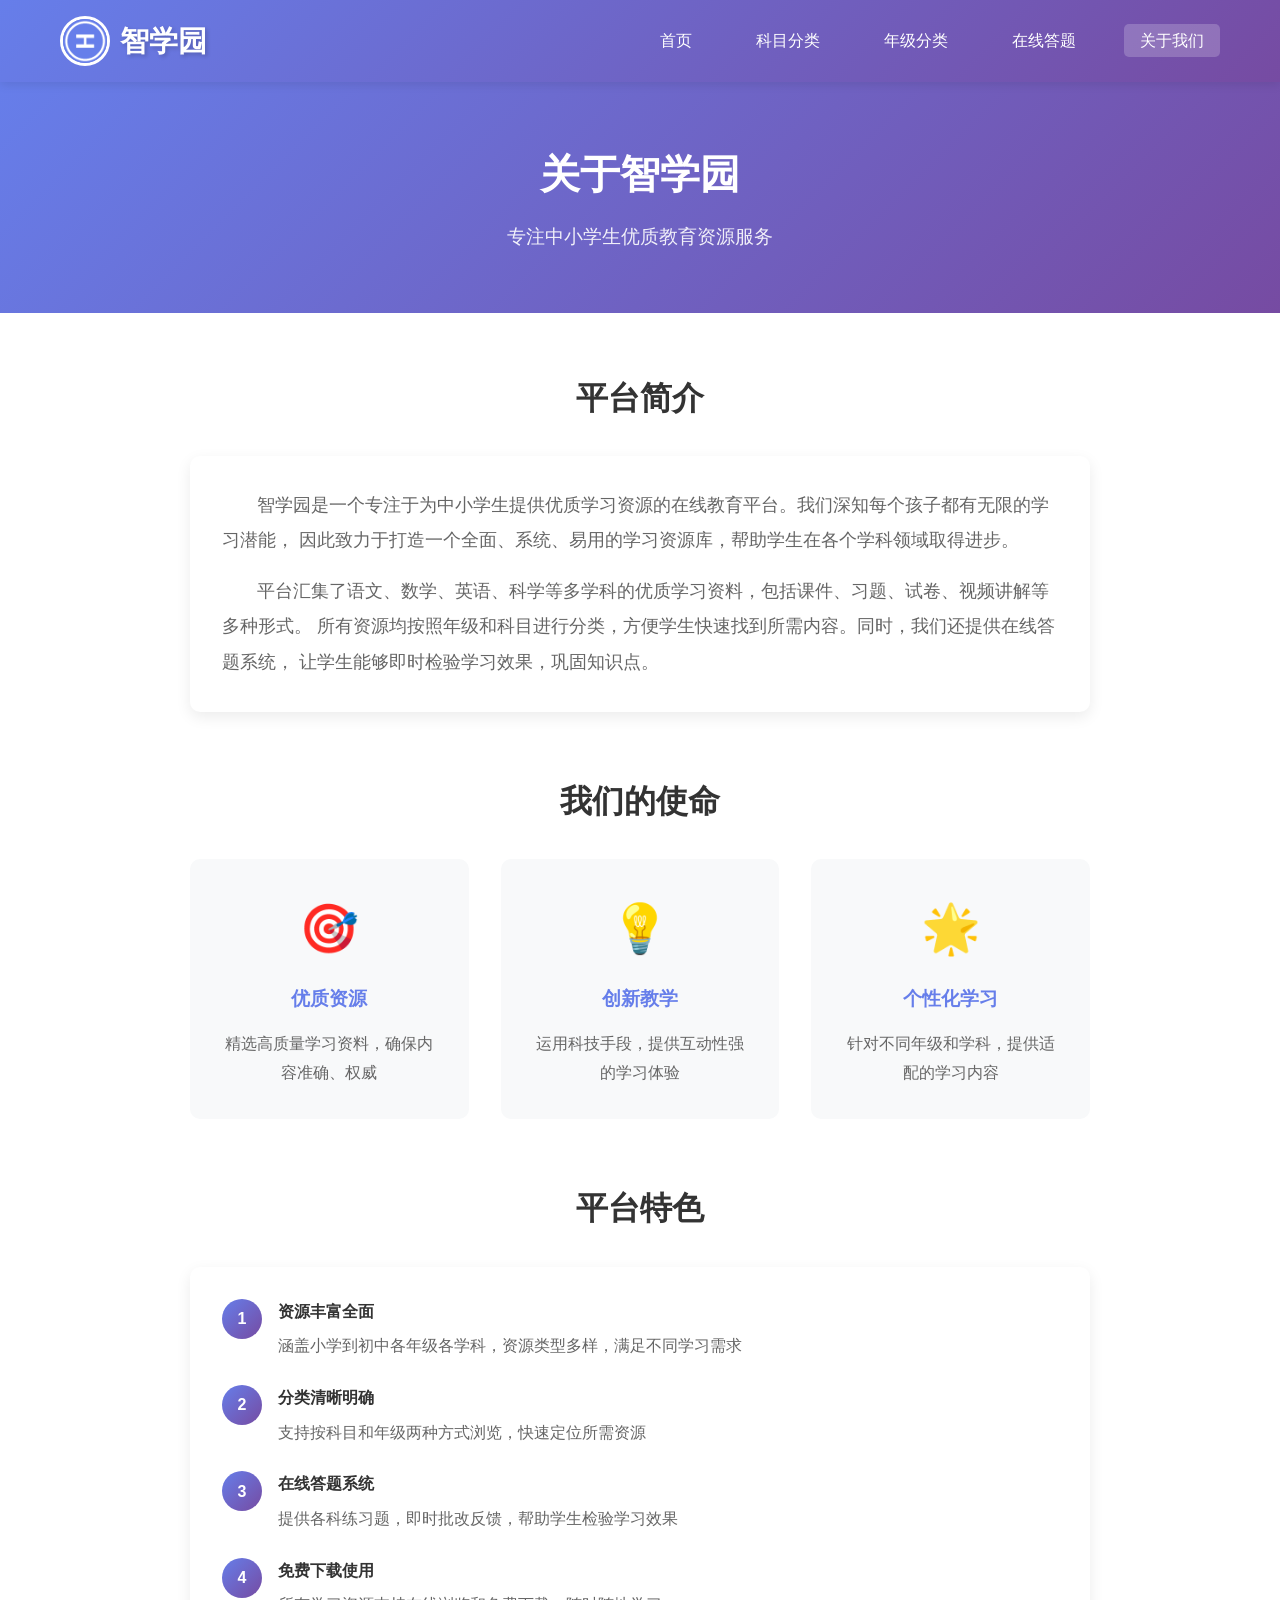
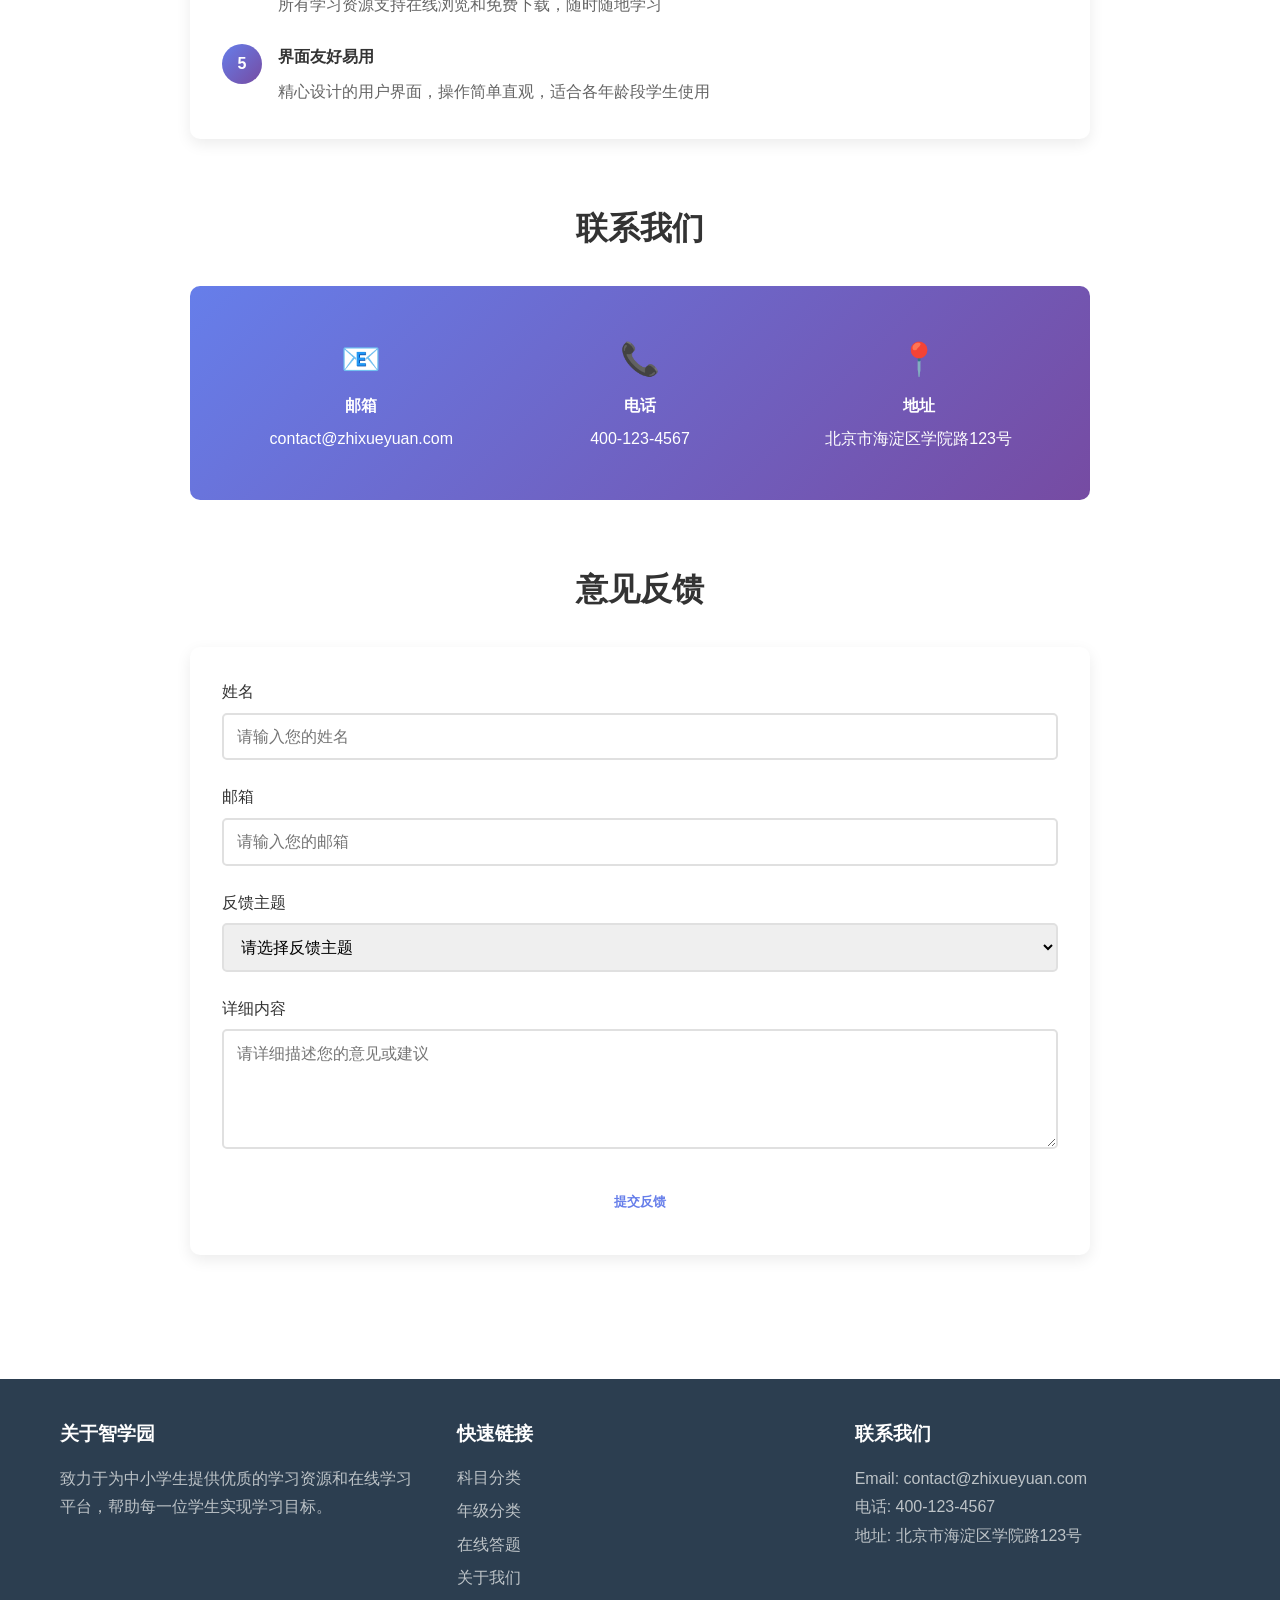
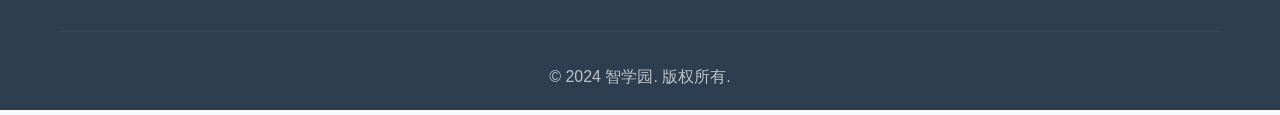
==== pages/about.html @ f3159ab4 "Complete elementary/middle school learning resource website implementation Agent-Logs-Url: https://g" ====
<!DOCTYPE html>
<html lang="zh-CN">
<head>
    <meta charset="UTF-8">
    <meta name="viewport" content="width=device-width, initial-scale=1.0">
    <title>关于我们 - 智学园</title>
    <link rel="stylesheet" href="../css/style.css">
</head>
<body>
    <!-- 导航栏 -->
    <header>
        <nav class="navbar">
            <div class="container">
                <div class="logo">
                    <img src="../images/logo.png" alt="智学园Logo">
                    <span class="logo-text">智学园</span>
                </div>
                <ul class="nav-menu">
                    <li><a href="../Index.html">首页</a></li>
                    <li><a href="subjects.html">科目分类</a></li>
                    <li><a href="grades.html">年级分类</a></li>
                    <li><a href="quiz.html">在线答题</a></li>
                    <li><a href="about.html" class="active">关于我们</a></li>
                </ul>
                <div class="hamburger">
                    <span></span>
                    <span></span>
                    <span></span>
                </div>
            </div>
        </nav>
    </header>

    <!-- 页面标题 -->
    <section class="page-header">
        <h1>关于智学园</h1>
        <p>专注中小学生优质教育资源服务</p>
    </section>

    <!-- 关于内容 -->
    <section class="page-content">
        <div class="container">
            <div style="max-width: 900px; margin: 0 auto;">

                <!-- 平台简介 -->
                <div style="margin-bottom: 4rem;">
                    <h2 style="font-size: 2rem; color: #333; margin-bottom: 2rem; text-align: center;">平台简介</h2>
                    <div style="background-color: white; padding: 2rem; border-radius: 10px; box-shadow: 0 5px 15px rgba(0,0,0,0.08);">
                        <p style="line-height: 2; color: #666; font-size: 1.1rem; text-indent: 2em;">
                            智学园是一个专注于为中小学生提供优质学习资源的在线教育平台。我们深知每个孩子都有无限的学习潜能，
                            因此致力于打造一个全面、系统、易用的学习资源库，帮助学生在各个学科领域取得进步。
                        </p>
                        <p style="line-height: 2; color: #666; font-size: 1.1rem; text-indent: 2em; margin-top: 1rem;">
                            平台汇集了语文、数学、英语、科学等多学科的优质学习资料，包括课件、习题、试卷、视频讲解等多种形式。
                            所有资源均按照年级和科目进行分类，方便学生快速找到所需内容。同时，我们还提供在线答题系统，
                            让学生能够即时检验学习效果，巩固知识点。
                        </p>
                    </div>
                </div>

                <!-- 我们的使命 -->
                <div style="margin-bottom: 4rem;">
                    <h2 style="font-size: 2rem; color: #333; margin-bottom: 2rem; text-align: center;">我们的使命</h2>
                    <div style="display: grid; grid-template-columns: repeat(auto-fit, minmax(250px, 1fr)); gap: 2rem;">
                        <div style="background-color: #f8f9fa; padding: 2rem; border-radius: 10px; text-align: center;">
                            <div style="font-size: 3rem; margin-bottom: 1rem;">🎯</div>
                            <h3 style="color: #667eea; margin-bottom: 1rem;">优质资源</h3>
                            <p style="color: #666; line-height: 1.8;">精选高质量学习资料，确保内容准确、权威</p>
                        </div>
                        <div style="background-color: #f8f9fa; padding: 2rem; border-radius: 10px; text-align: center;">
                            <div style="font-size: 3rem; margin-bottom: 1rem;">💡</div>
                            <h3 style="color: #667eea; margin-bottom: 1rem;">创新教学</h3>
                            <p style="color: #666; line-height: 1.8;">运用科技手段，提供互动性强的学习体验</p>
                        </div>
                        <div style="background-color: #f8f9fa; padding: 2rem; border-radius: 10px; text-align: center;">
                            <div style="font-size: 3rem; margin-bottom: 1rem;">🌟</div>
                            <h3 style="color: #667eea; margin-bottom: 1rem;">个性化学习</h3>
                            <p style="color: #666; line-height: 1.8;">针对不同年级和学科，提供适配的学习内容</p>
                        </div>
                    </div>
                </div>

                <!-- 平台特色 -->
                <div style="margin-bottom: 4rem;">
                    <h2 style="font-size: 2rem; color: #333; margin-bottom: 2rem; text-align: center;">平台特色</h2>
                    <div style="background-color: white; padding: 2rem; border-radius: 10px; box-shadow: 0 5px 15px rgba(0,0,0,0.08);">
                        <div style="display: grid; gap: 1.5rem;">
                            <div style="display: flex; gap: 1rem; align-items: start;">
                                <div style="background: linear-gradient(135deg, #667eea 0%, #764ba2 100%); color: white; width: 40px; height: 40px; border-radius: 50%; display: flex; align-items: center; justify-content: center; flex-shrink: 0; font-weight: bold;">1</div>
                                <div>
                                    <h4 style="color: #333; margin-bottom: 0.5rem;">资源丰富全面</h4>
                                    <p style="color: #666; line-height: 1.8;">涵盖小学到初中各年级各学科，资源类型多样，满足不同学习需求</p>
                                </div>
                            </div>
                            <div style="display: flex; gap: 1rem; align-items: start;">
                                <div style="background: linear-gradient(135deg, #667eea 0%, #764ba2 100%); color: white; width: 40px; height: 40px; border-radius: 50%; display: flex; align-items: center; justify-content: center; flex-shrink: 0; font-weight: bold;">2</div>
                                <div>
                                    <h4 style="color: #333; margin-bottom: 0.5rem;">分类清晰明确</h4>
                                    <p style="color: #666; line-height: 1.8;">支持按科目和年级两种方式浏览，快速定位所需资源</p>
                                </div>
                            </div>
                            <div style="display: flex; gap: 1rem; align-items: start;">
                                <div style="background: linear-gradient(135deg, #667eea 0%, #764ba2 100%); color: white; width: 40px; height: 40px; border-radius: 50%; display: flex; align-items: center; justify-content: center; flex-shrink: 0; font-weight: bold;">3</div>
                                <div>
                                    <h4 style="color: #333; margin-bottom: 0.5rem;">在线答题系统</h4>
                                    <p style="color: #666; line-height: 1.8;">提供各科练习题，即时批改反馈，帮助学生检验学习效果</p>
                                </div>
                            </div>
                            <div style="display: flex; gap: 1rem; align-items: start;">
                                <div style="background: linear-gradient(135deg, #667eea 0%, #764ba2 100%); color: white; width: 40px; height: 40px; border-radius: 50%; display: flex; align-items: center; justify-content: center; flex-shrink: 0; font-weight: bold;">4</div>
                                <div>
                                    <h4 style="color: #333; margin-bottom: 0.5rem;">免费下载使用</h4>
                                    <p style="color: #666; line-height: 1.8;">所有学习资源支持在线浏览和免费下载，随时随地学习</p>
                                </div>
                            </div>
                            <div style="display: flex; gap: 1rem; align-items: start;">
                                <div style="background: linear-gradient(135deg, #667eea 0%, #764ba2 100%); color: white; width: 40px; height: 40px; border-radius: 50%; display: flex; align-items: center; justify-content: center; flex-shrink: 0; font-weight: bold;">5</div>
                                <div>
                                    <h4 style="color: #333; margin-bottom: 0.5rem;">界面友好易用</h4>
                                    <p style="color: #666; line-height: 1.8;">精心设计的用户界面，操作简单直观，适合各年龄段学生使用</p>
                                </div>
                            </div>
                        </div>
                    </div>
                </div>

                <!-- 联系我们 -->
                <div style="margin-bottom: 4rem;">
                    <h2 style="font-size: 2rem; color: #333; margin-bottom: 2rem; text-align: center;">联系我们</h2>
                    <div style="background: linear-gradient(135deg, #667eea 0%, #764ba2 100%); padding: 3rem; border-radius: 10px; color: white;">
                        <div style="display: grid; grid-template-columns: repeat(auto-fit, minmax(200px, 1fr)); gap: 2rem; text-align: center;">
                            <div>
                                <div style="font-size: 2rem; margin-bottom: 0.5rem;">📧</div>
                                <h4 style="margin-bottom: 0.5rem;">邮箱</h4>
                                <p>contact@zhixueyuan.com</p>
                            </div>
                            <div>
                                <div style="font-size: 2rem; margin-bottom: 0.5rem;">📞</div>
                                <h4 style="margin-bottom: 0.5rem;">电话</h4>
                                <p>400-123-4567</p>
                            </div>
                            <div>
                                <div style="font-size: 2rem; margin-bottom: 0.5rem;">📍</div>
                                <h4 style="margin-bottom: 0.5rem;">地址</h4>
                                <p>北京市海淀区学院路123号</p>
                            </div>
                        </div>
                    </div>
                </div>

                <!-- 用户反馈表单 -->
                <div style="margin-bottom: 4rem;">
                    <h2 style="font-size: 2rem; color: #333; margin-bottom: 2rem; text-align: center;">意见反馈</h2>
                    <div style="background-color: white; padding: 2rem; border-radius: 10px; box-shadow: 0 5px 15px rgba(0,0,0,0.08);">
                        <form onsubmit="return validateRegistrationForm()">
                            <div class="form-group">
                                <label for="username">姓名</label>
                                <input type="text" id="username" placeholder="请输入您的姓名" required>
                            </div>
                            <div class="form-group">
                                <label for="email">邮箱</label>
                                <input type="email" id="email" placeholder="请输入您的邮箱" required>
                            </div>
                            <div class="form-group">
                                <label for="subject">反馈主题</label>
                                <select id="subject" required>
                                    <option value="">请选择反馈主题</option>
                                    <option value="resource">资源问题</option>
                                    <option value="function">功能建议</option>
                                    <option value="bug">bug反馈</option>
                                    <option value="other">其他</option>
                                </select>
                            </div>
                            <div class="form-group">
                                <label for="message">详细内容</label>
                                <textarea id="message" rows="5" placeholder="请详细描述您的意见或建议" required></textarea>
                            </div>
                            <div style="text-align: center;">
                                <button type="submit" class="btn btn-primary">提交反馈</button>
                            </div>
                        </form>
                    </div>
                </div>

            </div>
        </div>
    </section>

    <!-- 页脚 -->
    <footer>
        <div class="container">
            <div class="footer-content">
                <div class="footer-section">
                    <h3>关于智学园</h3>
                    <p>致力于为中小学生提供优质的学习资源和在线学习平台，帮助每一位学生实现学习目标。</p>
                </div>
                <div class="footer-section">
                    <h3>快速链接</h3>
                    <ul>
                        <li><a href="subjects.html">科目分类</a></li>
                        <li><a href="grades.html">年级分类</a></li>
                        <li><a href="quiz.html">在线答题</a></li>
                        <li><a href="about.html">关于我们</a></li>
                    </ul>
                </div>
                <div class="footer-section">
                    <h3>联系我们</h3>
                    <p>Email: contact@zhixueyuan.com</p>
                    <p>电话: 400-123-4567</p>
                    <p>地址: 北京市海淀区学院路123号</p>
                </div>
            </div>
            <div class="footer-bottom">
                <p>&copy; 2024 智学园. 版权所有.</p>
            </div>
        </div>
    </footer>

    <script src="../js/main.js"></script>
</body>
</html>
---- css/style.css ----
/* 全局样式 */
* {
    margin: 0;
    padding: 0;
    box-sizing: border-box;
}

body {
    font-family: 'Microsoft YaHei', Arial, sans-serif;
    line-height: 1.6;
    color: #333;
    background-color: #f8f9fa;
}

.container {
    max-width: 1200px;
    margin: 0 auto;
    padding: 0 20px;
}

/* 导航栏样式 */
header {
    background: linear-gradient(135deg, #667eea 0%, #764ba2 100%);
    box-shadow: 0 2px 10px rgba(0, 0, 0, 0.1);
    position: sticky;
    top: 0;
    z-index: 1000;
}

.navbar {
    padding: 1rem 0;
}

.navbar .container {
    display: flex;
    justify-content: space-between;
    align-items: center;
}

.logo {
    display: flex;
    align-items: center;
    gap: 10px;
}

.logo img {
    width: 50px;
    height: 50px;
    border-radius: 50%;
    border: 3px solid white;
}

.logo-text {
    font-size: 1.8rem;
    font-weight: bold;
    color: white;
    text-shadow: 2px 2px 4px rgba(0, 0, 0, 0.2);
}

.nav-menu {
    display: flex;
    list-style: none;
    gap: 2rem;
}

.nav-menu a {
    color: white;
    text-decoration: none;
    font-weight: 500;
    transition: all 0.3s ease;
    padding: 0.5rem 1rem;
    border-radius: 5px;
}

.nav-menu a:hover,
.nav-menu a.active {
    background-color: rgba(255, 255, 255, 0.2);
    transform: translateY(-2px);
}

.hamburger {
    display: none;
    flex-direction: column;
    cursor: pointer;
    gap: 5px;
}

.hamburger span {
    width: 25px;
    height: 3px;
    background-color: white;
    border-radius: 3px;
    transition: 0.3s;
}

/* 主横幅区域 */
.hero {
    background: linear-gradient(135deg, #667eea 0%, #764ba2 100%);
    color: white;
    padding: 80px 20px;
    display: flex;
    align-items: center;
    justify-content: space-around;
    gap: 40px;
    min-height: 500px;
}

.hero-content {
    flex: 1;
    max-width: 600px;
}

.hero-title {
    font-size: 3rem;
    margin-bottom: 1rem;
    animation: fadeInUp 1s ease;
}

.hero-subtitle {
    font-size: 1.5rem;
    margin-bottom: 1rem;
    opacity: 0.9;
    animation: fadeInUp 1s ease 0.2s backwards;
}

.hero-description {
    font-size: 1.1rem;
    margin-bottom: 2rem;
    opacity: 0.8;
    animation: fadeInUp 1s ease 0.4s backwards;
}

.hero-buttons {
    display: flex;
    gap: 1rem;
    animation: fadeInUp 1s ease 0.6s backwards;
}

.hero-image {
    flex: 1;
    max-width: 500px;
    animation: fadeIn 1.5s ease;
}

.hero-image img {
    width: 100%;
    height: auto;
    border-radius: 10px;
    box-shadow: 0 10px 30px rgba(0, 0, 0, 0.3);
}

/* 按钮样式 */
.btn {
    display: inline-block;
    padding: 12px 30px;
    text-decoration: none;
    border-radius: 25px;
    font-weight: 600;
    transition: all 0.3s ease;
    cursor: pointer;
    border: none;
}

.btn-primary {
    background-color: #fff;
    color: #667eea;
}

.btn-primary:hover {
    background-color: #f0f0f0;
    transform: translateY(-3px);
    box-shadow: 0 5px 15px rgba(0, 0, 0, 0.2);
}

.btn-secondary {
    background-color: transparent;
    color: white;
    border: 2px solid white;
}

.btn-secondary:hover {
    background-color: white;
    color: #667eea;
    transform: translateY(-3px);
}

.btn-link {
    color: #667eea;
    text-decoration: none;
    font-weight: 600;
    transition: all 0.3s ease;
}

.btn-link:hover {
    color: #764ba2;
    transform: translateX(5px);
}

/* 区域标题 */
.section-title {
    text-align: center;
    font-size: 2.5rem;
    color: #333;
    margin-bottom: 3rem;
    position: relative;
    padding-bottom: 1rem;
}

.section-title::after {
    content: '';
    position: absolute;
    bottom: 0;
    left: 50%;
    transform: translateX(-50%);
    width: 80px;
    height: 4px;
    background: linear-gradient(135deg, #667eea 0%, #764ba2 100%);
    border-radius: 2px;
}

/* 特色功能区 */
.features {
    padding: 80px 20px;
    background-color: white;
}

.features-grid {
    display: grid;
    grid-template-columns: repeat(auto-fit, minmax(250px, 1fr));
    gap: 2rem;
}

.feature-card {
    text-align: center;
    padding: 2rem;
    border-radius: 10px;
    transition: all 0.3s ease;
    background-color: #f8f9fa;
}

.feature-card:hover {
    transform: translateY(-10px);
    box-shadow: 0 10px 30px rgba(0, 0, 0, 0.1);
    background-color: white;
}

.feature-icon {
    width: 80px;
    height: 80px;
    margin: 0 auto 1.5rem;
    background: linear-gradient(135deg, #667eea 0%, #764ba2 100%);
    border-radius: 50%;
    display: flex;
    align-items: center;
    justify-content: center;
}

.feature-icon img {
    width: 50px;
    height: 50px;
}

.feature-card h3 {
    font-size: 1.5rem;
    margin-bottom: 1rem;
    color: #333;
}

.feature-card p {
    color: #666;
    line-height: 1.8;
}

/* 热门科目 */
.popular-subjects {
    padding: 80px 20px;
    background-color: #f8f9fa;
}

.subjects-grid {
    display: grid;
    grid-template-columns: repeat(auto-fit, minmax(280px, 1fr));
    gap: 2rem;
}

.subject-card {
    background-color: white;
    border-radius: 10px;
    overflow: hidden;
    box-shadow: 0 5px 15px rgba(0, 0, 0, 0.08);
    transition: all 0.3s ease;
}

.subject-card:hover {
    transform: translateY(-10px);
    box-shadow: 0 15px 40px rgba(0, 0, 0, 0.15);
}

.subject-card img {
    width: 100%;
    height: 200px;
    object-fit: cover;
}

.subject-info {
    padding: 1.5rem;
}

.subject-info h3 {
    font-size: 1.5rem;
    color: #333;
    margin-bottom: 0.5rem;
}

.subject-info p {
    color: #666;
    margin-bottom: 1rem;
}

/* 统计数据区 */
.stats {
    background: linear-gradient(135deg, #667eea 0%, #764ba2 100%);
    color: white;
    padding: 60px 20px;
}

.stats-grid {
    display: grid;
    grid-template-columns: repeat(auto-fit, minmax(200px, 1fr));
    gap: 2rem;
    text-align: center;
}

.stat-item {
    padding: 1rem;
}

.stat-number {
    font-size: 3rem;
    font-weight: bold;
    margin-bottom: 0.5rem;
}

.stat-label {
    font-size: 1.2rem;
    opacity: 0.9;
}

/* 学生评价 */
.testimonials {
    padding: 80px 20px;
    background-color: white;
}

.testimonials-grid {
    display: grid;
    grid-template-columns: repeat(auto-fit, minmax(300px, 1fr));
    gap: 2rem;
}

.testimonial-card {
    background-color: #f8f9fa;
    padding: 2rem;
    border-radius: 10px;
    text-align: center;
    transition: all 0.3s ease;
}

.testimonial-card:hover {
    transform: translateY(-5px);
    box-shadow: 0 10px 30px rgba(0, 0, 0, 0.1);
}

.testimonial-avatar {
    width: 80px;
    height: 80px;
    margin: 0 auto 1rem;
    border-radius: 50%;
    overflow: hidden;
    border: 4px solid #667eea;
}

.testimonial-avatar img {
    width: 100%;
    height: 100%;
    object-fit: cover;
}

.testimonial-text {
    font-style: italic;
    color: #666;
    margin-bottom: 1rem;
    line-height: 1.8;
}

.testimonial-author {
    font-weight: 600;
    color: #667eea;
}

/* 页脚 */
footer {
    background-color: #2c3e50;
    color: white;
    padding: 40px 20px 20px;
}

.footer-content {
    display: grid;
    grid-template-columns: repeat(auto-fit, minmax(250px, 1fr));
    gap: 2rem;
    margin-bottom: 2rem;
}

.footer-section h3 {
    margin-bottom: 1rem;
    color: #fff;
}

.footer-section p {
    color: #bdc3c7;
    line-height: 1.8;
}

.footer-section ul {
    list-style: none;
}

.footer-section ul li {
    margin-bottom: 0.5rem;
}

.footer-section ul li a {
    color: #bdc3c7;
    text-decoration: none;
    transition: color 0.3s ease;
}

.footer-section ul li a:hover {
    color: #fff;
}

.footer-bottom {
    text-align: center;
    padding-top: 2rem;
    border-top: 1px solid #34495e;
    color: #bdc3c7;
}

/* 动画 */
@keyframes fadeInUp {
    from {
        opacity: 0;
        transform: translateY(30px);
    }
    to {
        opacity: 1;
        transform: translateY(0);
    }
}

@keyframes fadeIn {
    from {
        opacity: 0;
    }
    to {
        opacity: 1;
    }
}

/* 响应式设计 */
@media (max-width: 768px) {
    .nav-menu {
        display: none;
        flex-direction: column;
        position: absolute;
        top: 70px;
        left: 0;
        width: 100%;
        background-color: #667eea;
        padding: 1rem;
        gap: 0;
    }

    .nav-menu.active {
        display: flex;
    }

    .hamburger {
        display: flex;
    }

    .hero {
        flex-direction: column;
        text-align: center;
        padding: 60px 20px;
    }

    .hero-title {
        font-size: 2rem;
    }

    .hero-subtitle {
        font-size: 1.2rem;
    }

    .hero-buttons {
        justify-content: center;
    }

    .features-grid,
    .subjects-grid,
    .stats-grid,
    .testimonials-grid {
        grid-template-columns: 1fr;
    }

    .section-title {
        font-size: 2rem;
    }
}

/* 通用页面样式 */
.page-header {
    background: linear-gradient(135deg, #667eea 0%, #764ba2 100%);
    color: white;
    padding: 60px 20px;
    text-align: center;
}

.page-header h1 {
    font-size: 2.5rem;
    margin-bottom: 1rem;
}

.page-header p {
    font-size: 1.2rem;
    opacity: 0.9;
}

.page-content {
    padding: 60px 20px;
    background-color: white;
}

/* 资源卡片 */
.resource-card {
    background-color: white;
    border-radius: 10px;
    padding: 1.5rem;
    margin-bottom: 1.5rem;
    box-shadow: 0 3px 10px rgba(0, 0, 0, 0.1);
    transition: all 0.3s ease;
}

.resource-card:hover {
    transform: translateY(-5px);
    box-shadow: 0 8px 25px rgba(0, 0, 0, 0.15);
}

.resource-card h3 {
    color: #333;
    margin-bottom: 0.5rem;
}

.resource-card p {
    color: #666;
    margin-bottom: 1rem;
}

.resource-actions {
    display: flex;
    gap: 1rem;
}

/* 表单样式 */
.form-group {
    margin-bottom: 1.5rem;
}

.form-group label {
    display: block;
    margin-bottom: 0.5rem;
    color: #333;
    font-weight: 500;
}

.form-group input,
.form-group select,
.form-group textarea {
    width: 100%;
    padding: 0.8rem;
    border: 2px solid #e0e0e0;
    border-radius: 5px;
    font-size: 1rem;
    transition: border-color 0.3s ease;
}

.form-group input:focus,
.form-group select:focus,
.form-group textarea:focus {
    outline: none;
    border-color: #667eea;
}

/* 答题系统样式 */
.quiz-container {
    background-color: white;
    border-radius: 10px;
    padding: 2rem;
    box-shadow: 0 5px 20px rgba(0, 0, 0, 0.1);
}

.quiz-question {
    font-size: 1.3rem;
    color: #333;
    margin-bottom: 1.5rem;
}

.quiz-options {
    display: flex;
    flex-direction: column;
    gap: 1rem;
}

.quiz-option {
    padding: 1rem;
    background-color: #f8f9fa;
    border: 2px solid #e0e0e0;
    border-radius: 5px;
    cursor: pointer;
    transition: all 0.3s ease;
}

.quiz-option:hover {
    background-color: #e9ecef;
    border-color: #667eea;
}

.quiz-option.selected {
    background-color: #667eea;
    color: white;
    border-color: #667eea;
}

.quiz-option.correct {
    background-color: #28a745;
    color: white;
    border-color: #28a745;
}

.quiz-option.incorrect {
    background-color: #dc3545;
    color: white;
    border-color: #dc3545;
}

.quiz-result {
    margin-top: 2rem;
    padding: 1.5rem;
    background-color: #f8f9fa;
    border-radius: 10px;
    text-align: center;
}

.quiz-score {
    font-size: 3rem;
    color: #667eea;
    font-weight: bold;
    margin-bottom: 1rem;
}
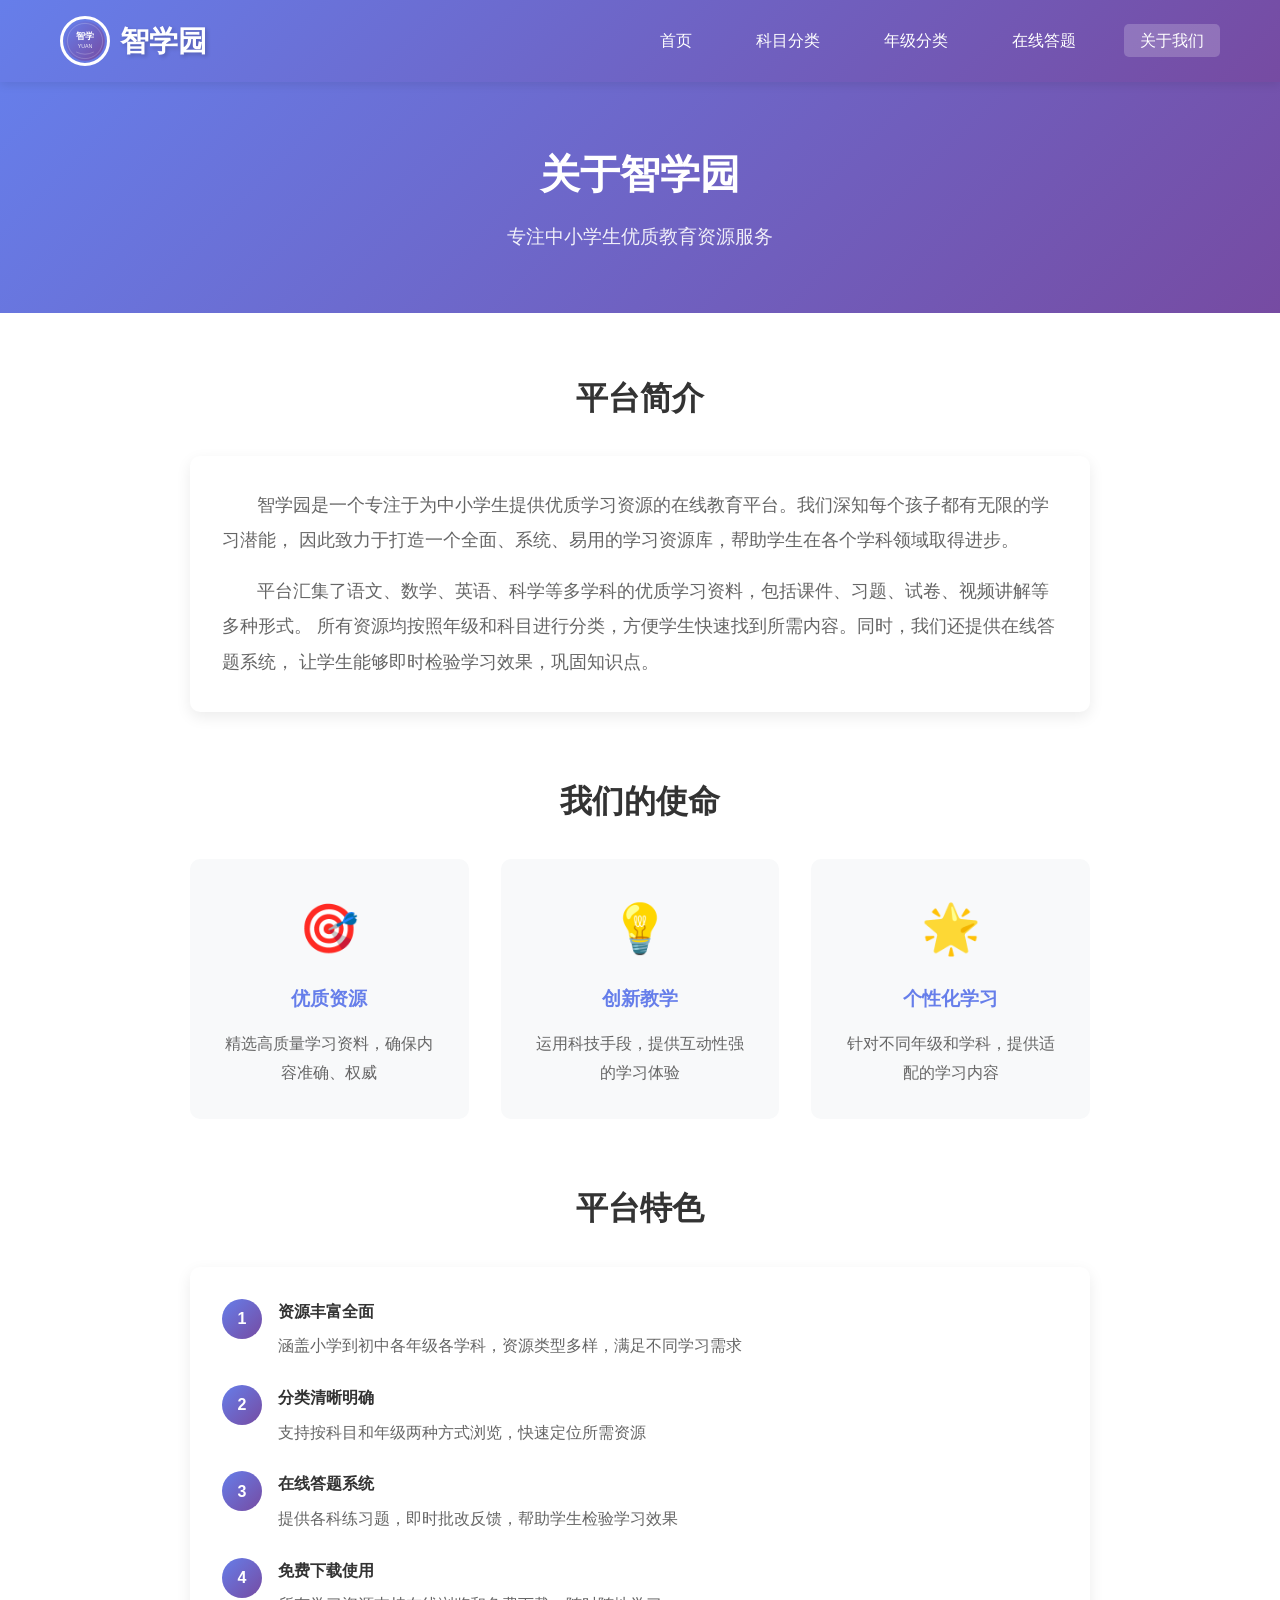
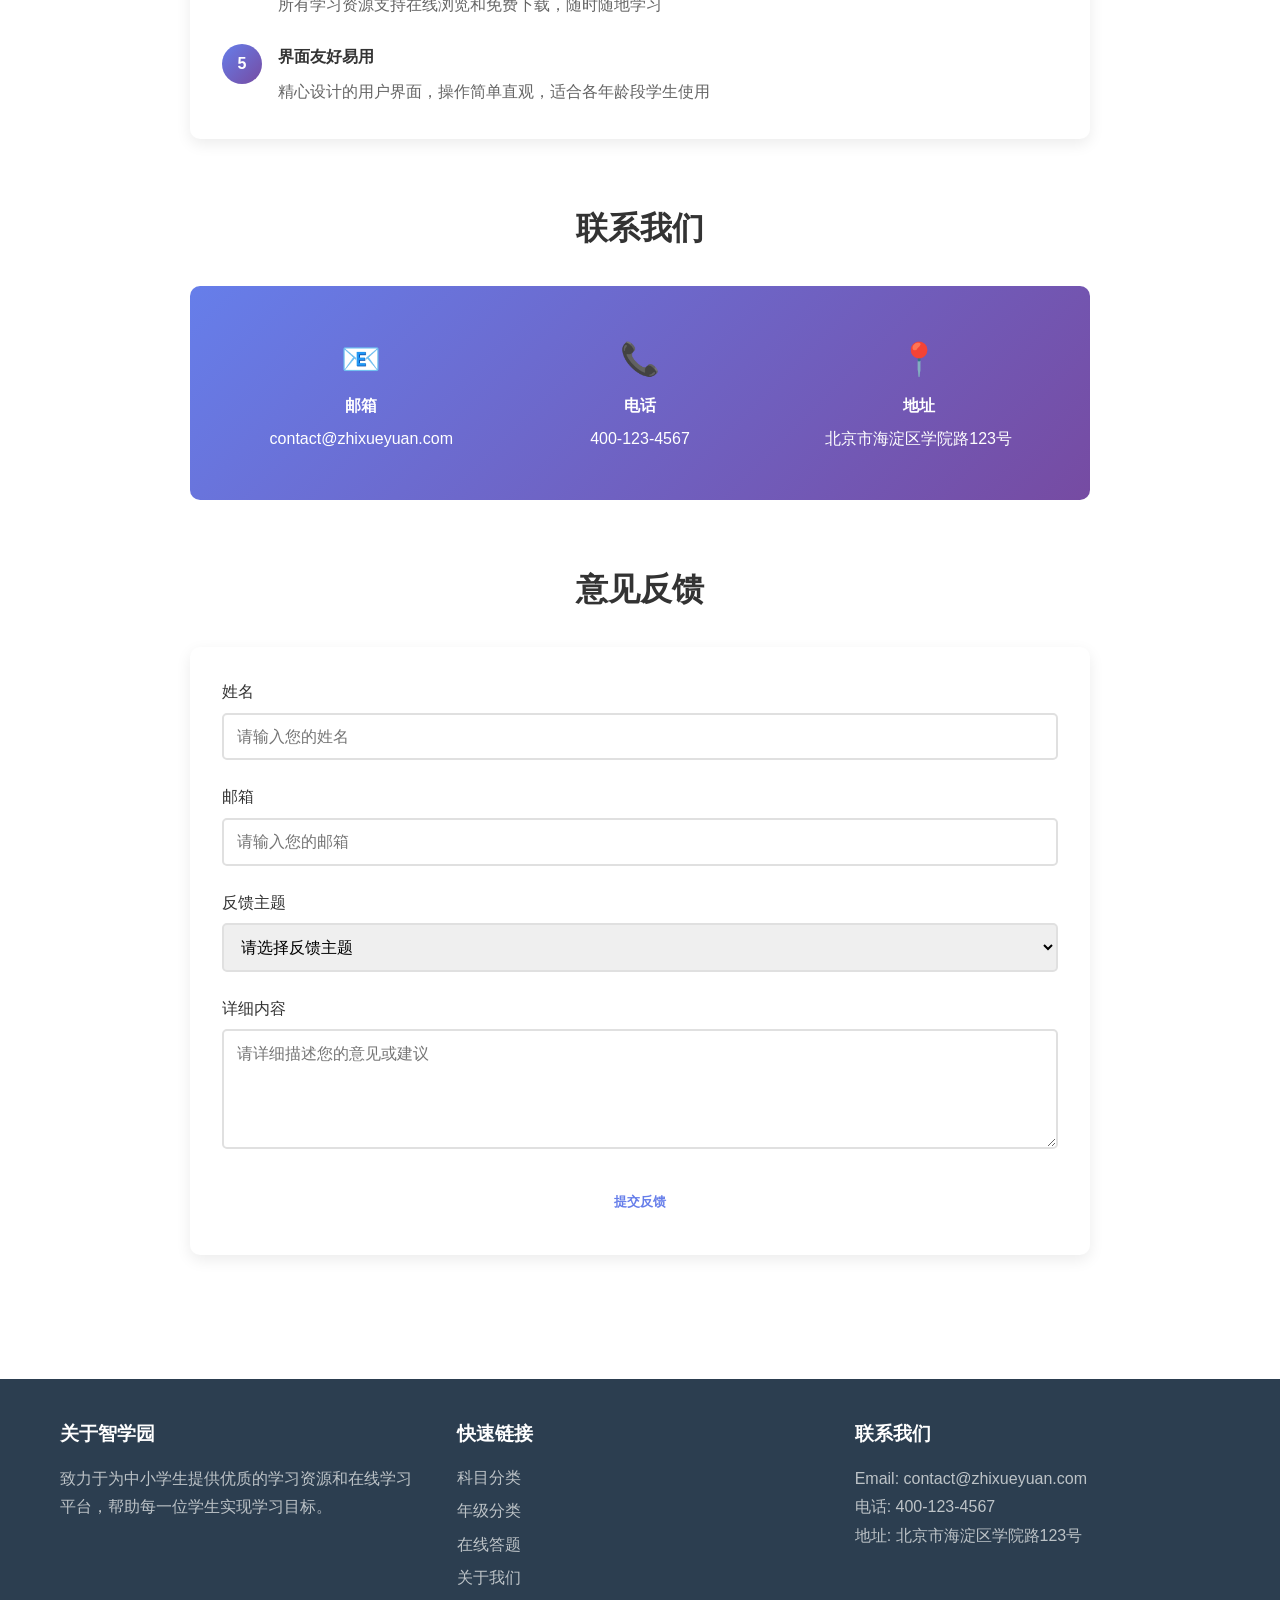
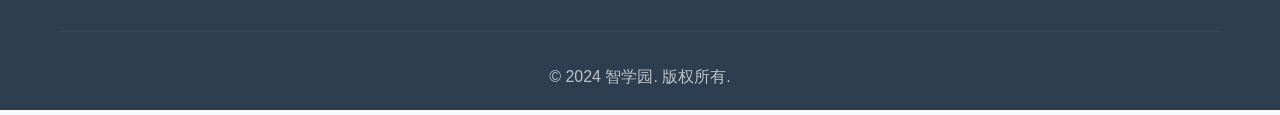
==== commit 6d79f63b: "fix: replace broken blank PNG images with proper SVG illustrations and fix CSS styling - Replaced al" ====
--- a/pages/about.html
+++ b/pages/about.html
@@ -12,7 +12,7 @@
         <nav class="navbar">
             <div class="container">
                 <div class="logo">
-                    <img src="../images/logo.png" alt="智学园Logo">
+                    <img src="../images/logo.svg" alt="智学园Logo">
                     <span class="logo-text">智学园</span>
                 </div>
                 <ul class="nav-menu">
--- a/css/style.css
+++ b/css/style.css
@@ -174,14 +174,24 @@
 
 .btn-secondary {
     background-color: transparent;
-    color: white;
-    border: 2px solid white;
+    color: #667eea;
+    border: 2px solid #667eea;
 }
 
 .btn-secondary:hover {
+    background-color: #667eea;
+    color: white;
+    transform: translateY(-3px);
+}
+
+.hero .btn-secondary {
+    color: white;
+    border-color: white;
+}
+
+.hero .btn-secondary:hover {
     background-color: white;
     color: #667eea;
-    transform: translateY(-3px);
 }
 
 .btn-link {
@@ -258,6 +268,7 @@
 .feature-icon img {
     width: 50px;
     height: 50px;
+    filter: brightness(0) invert(1);
 }
 
 .feature-card h3 {
@@ -669,3 +680,24 @@
     font-weight: bold;
     margin-bottom: 1rem;
 }
+
+/* Smooth scroll */
+html {
+    scroll-behavior: smooth;
+}
+
+/* Link display fix for btn-link */
+.btn-link {
+    display: inline-block;
+}
+
+/* Image responsive */
+img {
+    max-width: 100%;
+    height: auto;
+}
+
+/* Fix icon filter not needed for SVG with explicit colors */
+.feature-icon img {
+    filter: none;
+}
